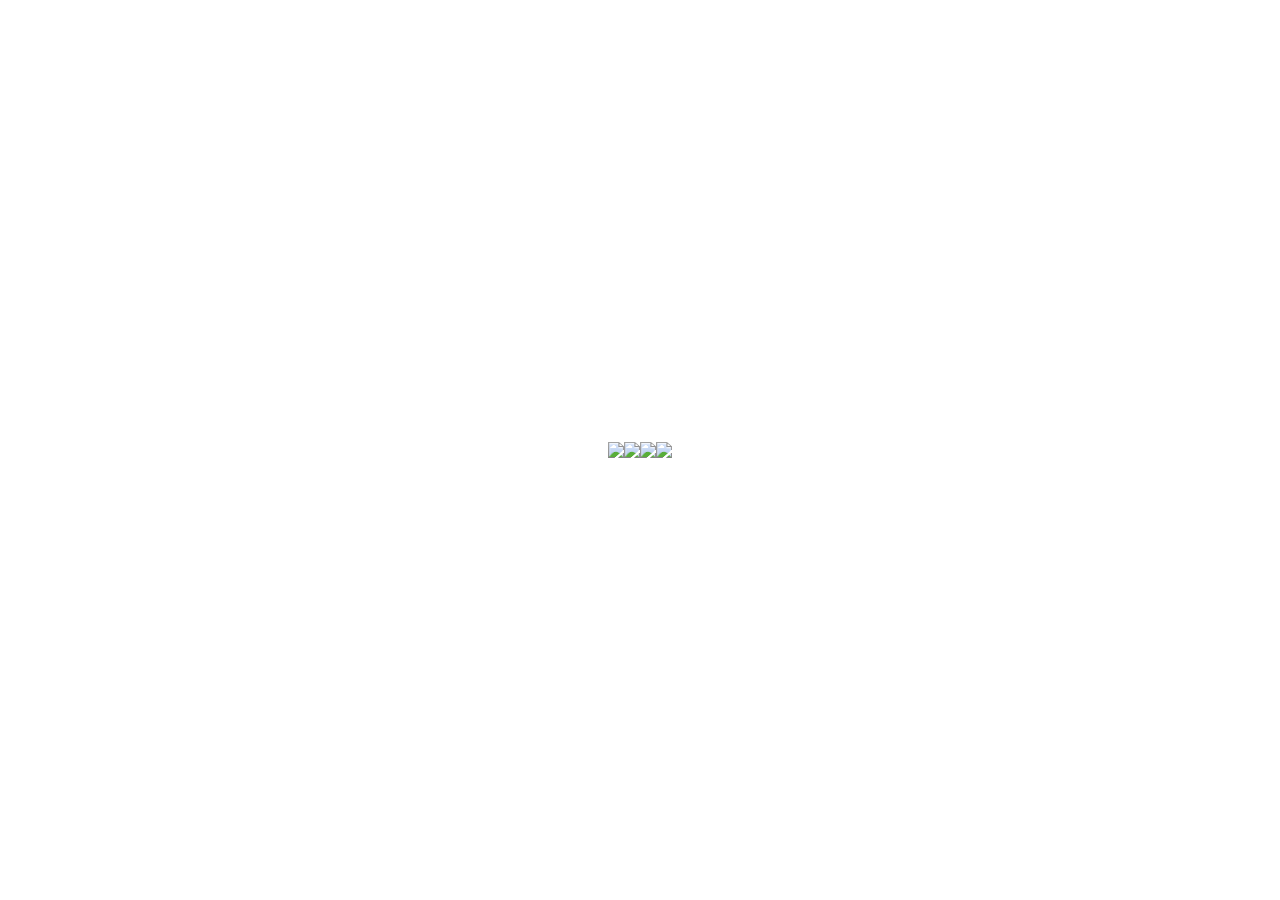
==== dior.html @ 7b54ab74 "Add files via upload" ====
<!DOCTYPE html>
<html lang="en">
<head>
    <meta charset="UTF-8">
    <meta name="viewport" content="width=device-width, initial-scale=1.0">
    <style type="text/css">
        *{
            margin: 0;
            padding: 0;
            box-sizing: border-box;
        }
        body{
            width: 100%;
            min-height: 100vh;
            display: flex;
            flex-direction: row;
            flex-wrap: wrap;
            align-items: center;
            justify-content: center;
        }
       .img{
           width: 500px;
           height: auto;
           border: 4px solid black;
           margin: 5px;
           border: 6px double black;
       }
       /*.img1{
        background-image: url(.\Mariage\mariage1.jpg);
       }*/
    </style>
    </head>
    <body>
       <img src="C:\Users\MIMA ESEMA\Desktop\dior\519e7df49d1200d19f0e45e175afda4c.jpg">
       <img src="C:\Users\MIMA ESEMA\Desktop\dior\b6e3bda55f2fa5fe58099f85f347cea3.jpg">
       <img src="C:\Users\MIMA ESEMA\Desktop\dior\b7a43bc6a6d0f18b938ad92a9c4b7a27.jpg">
       <img src="C:\Users\MIMA ESEMA\Desktop\dior\f3fff78fb40bf71eadfa22a64654d106.jpg">
    </body>
    </html>
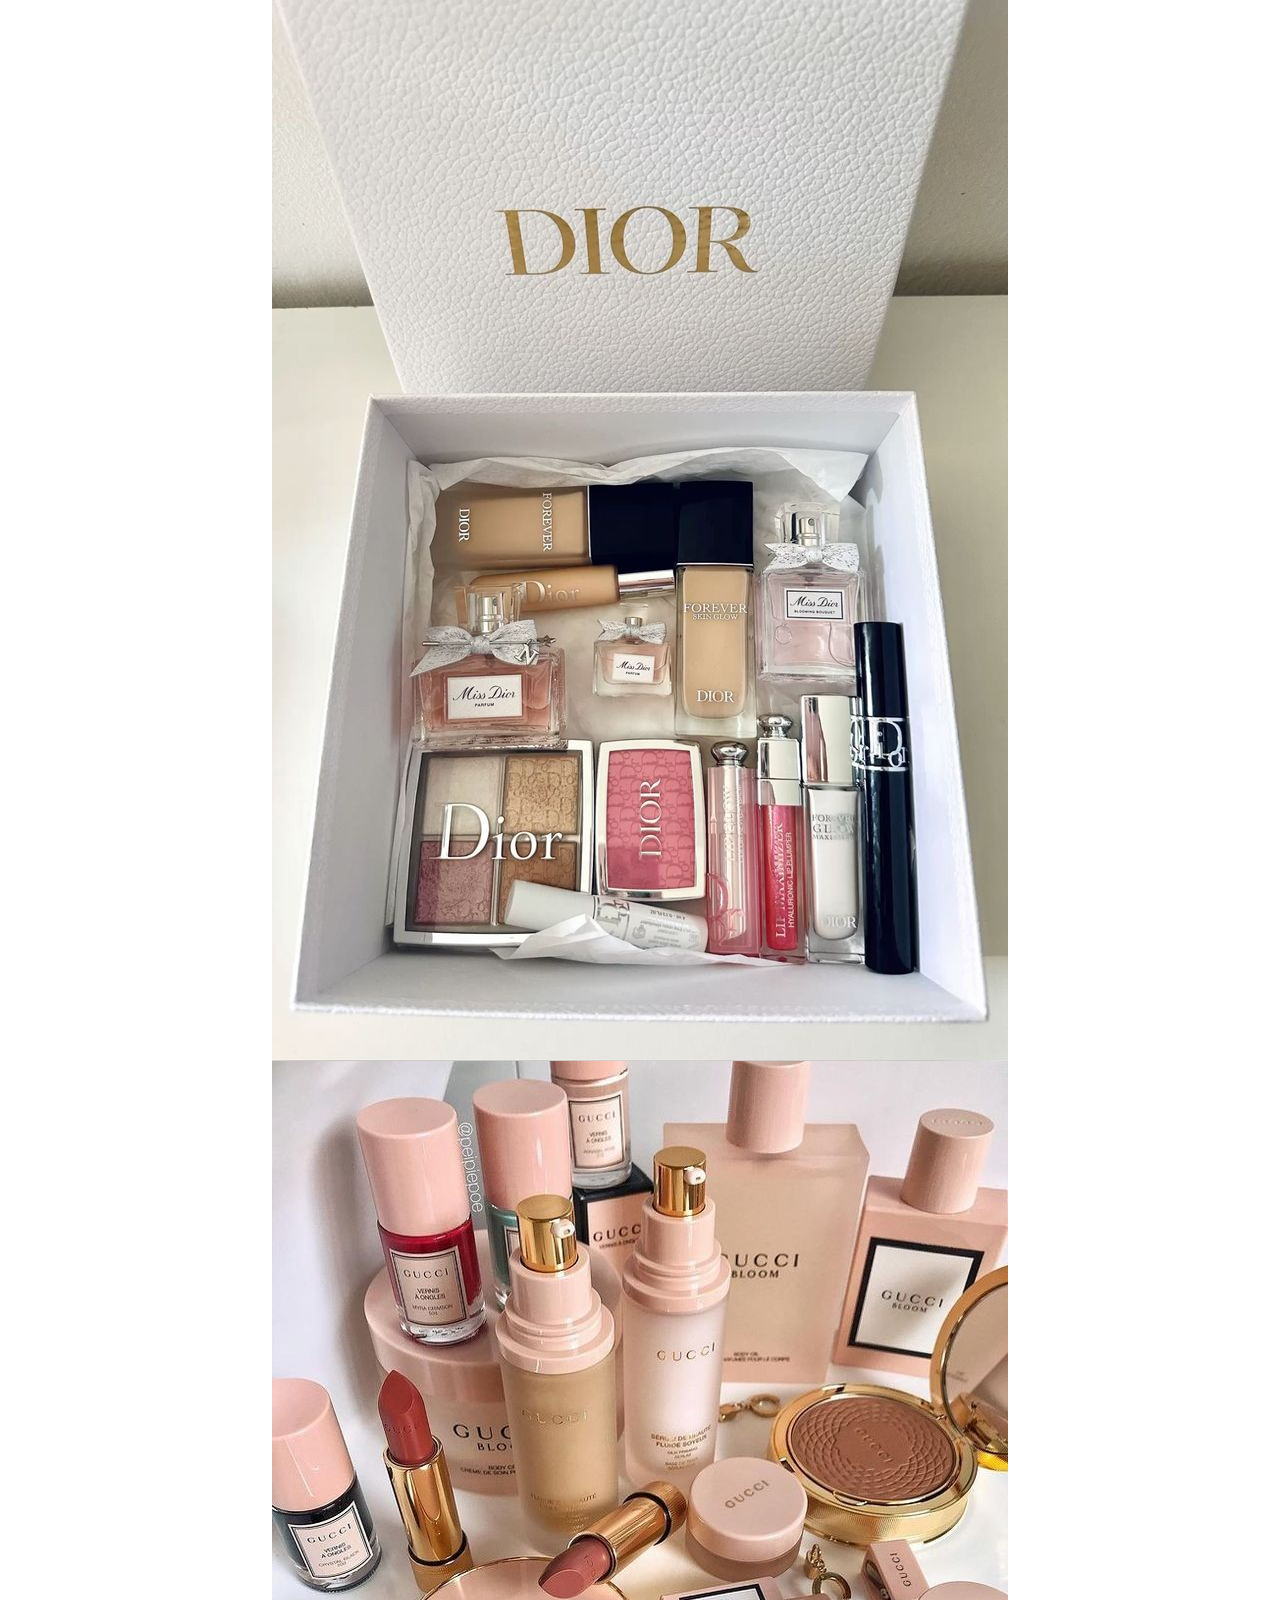
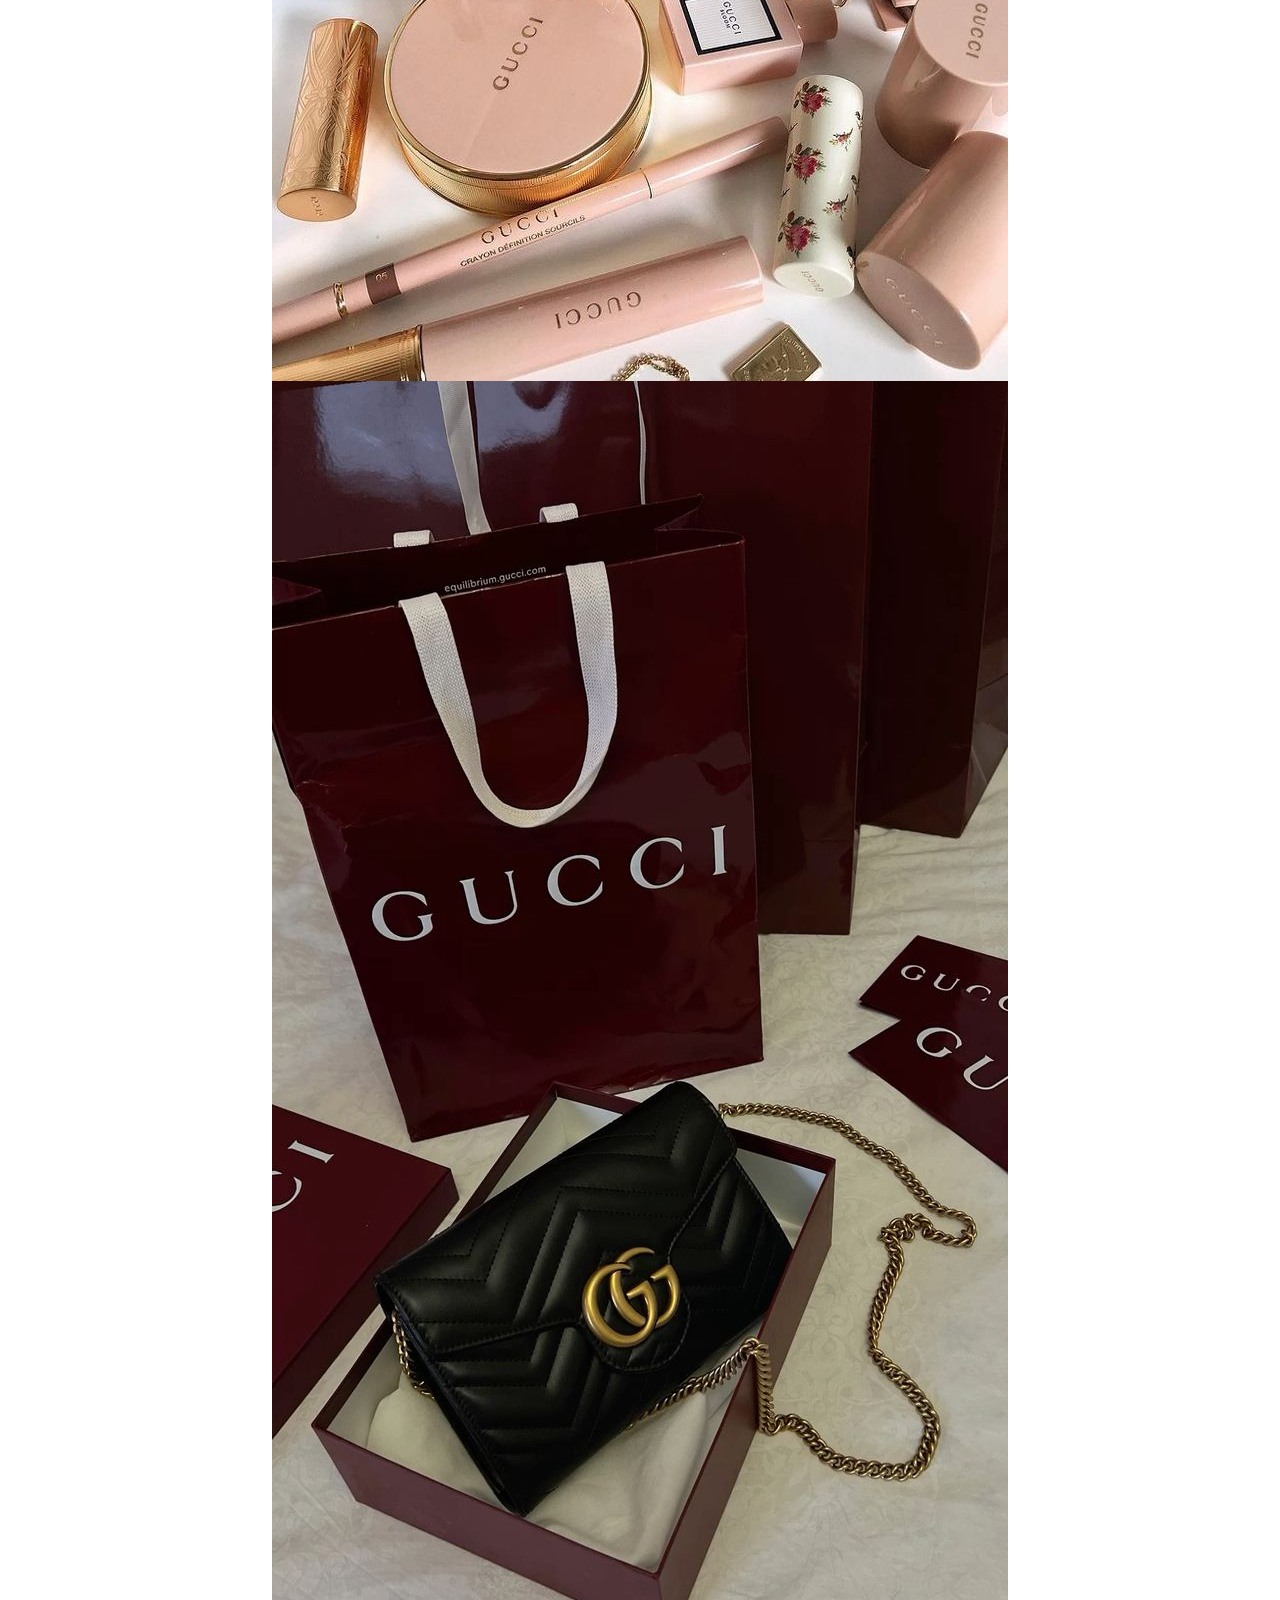
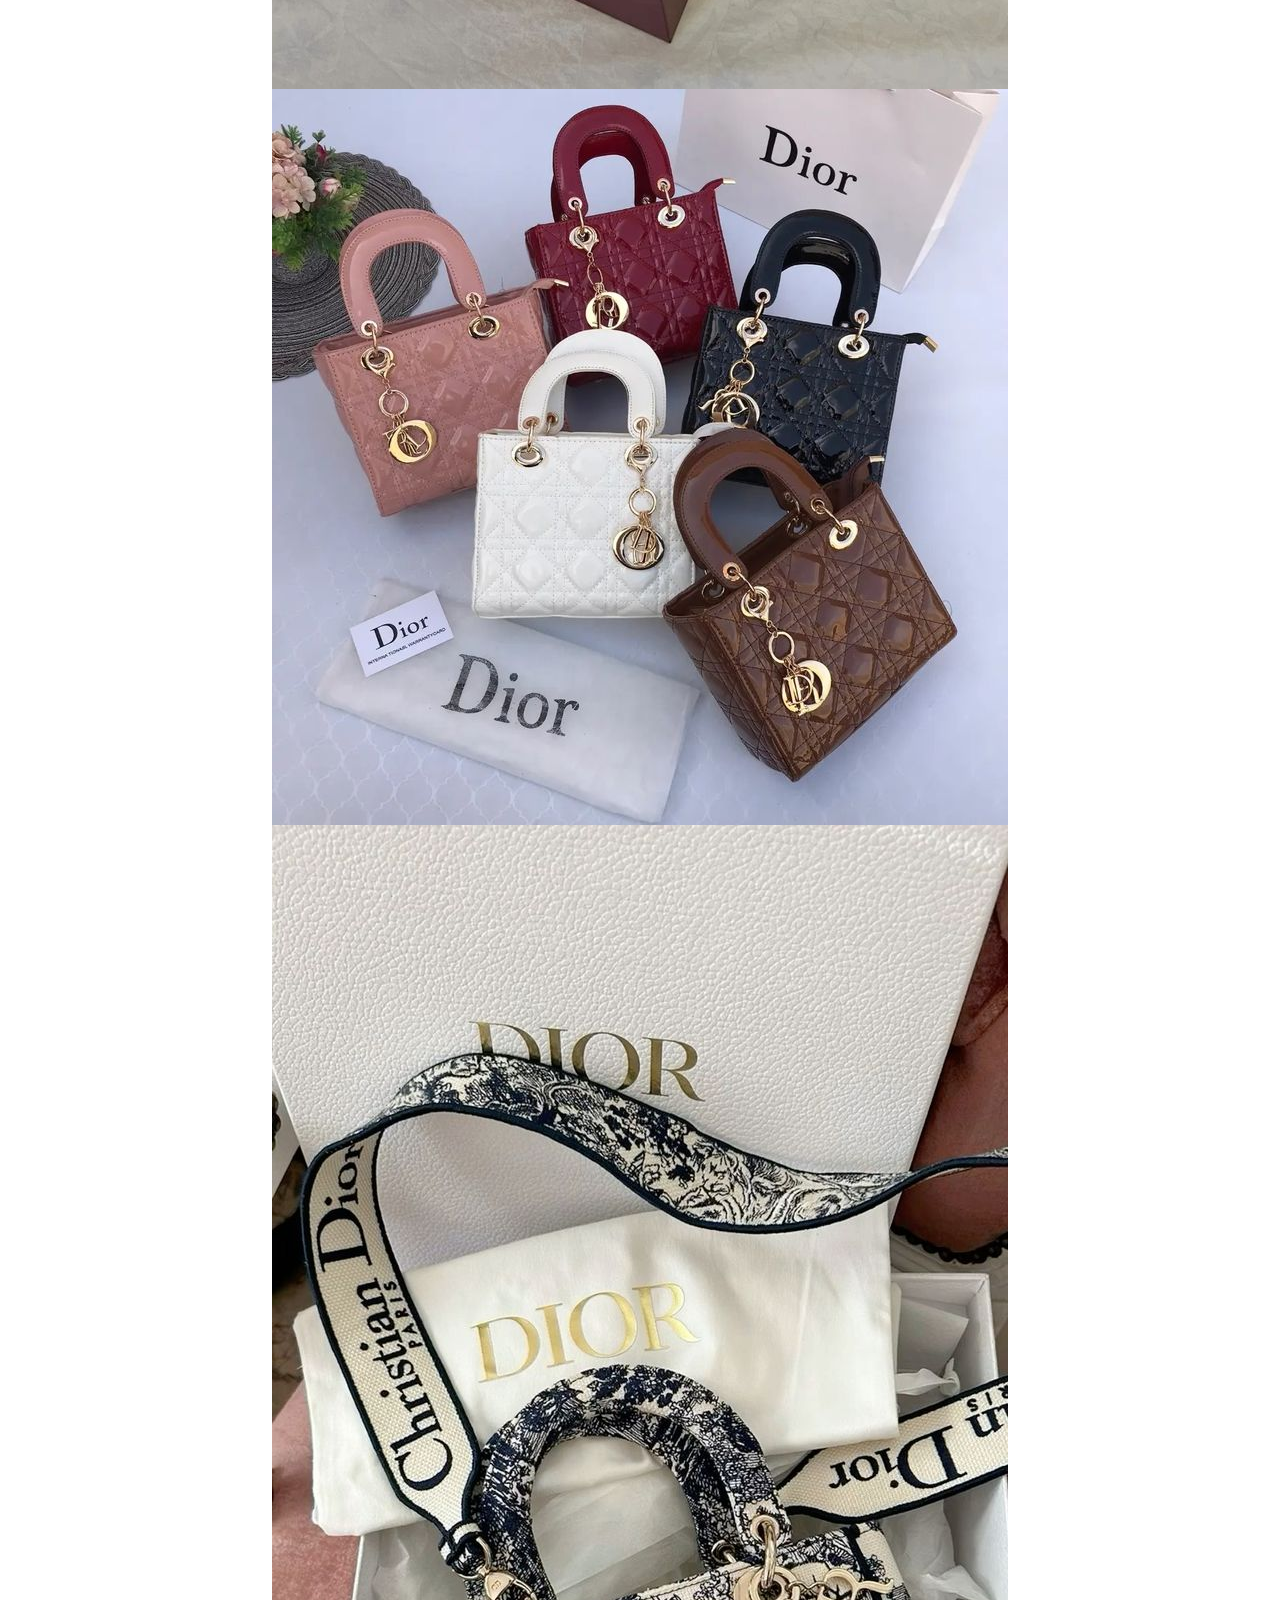
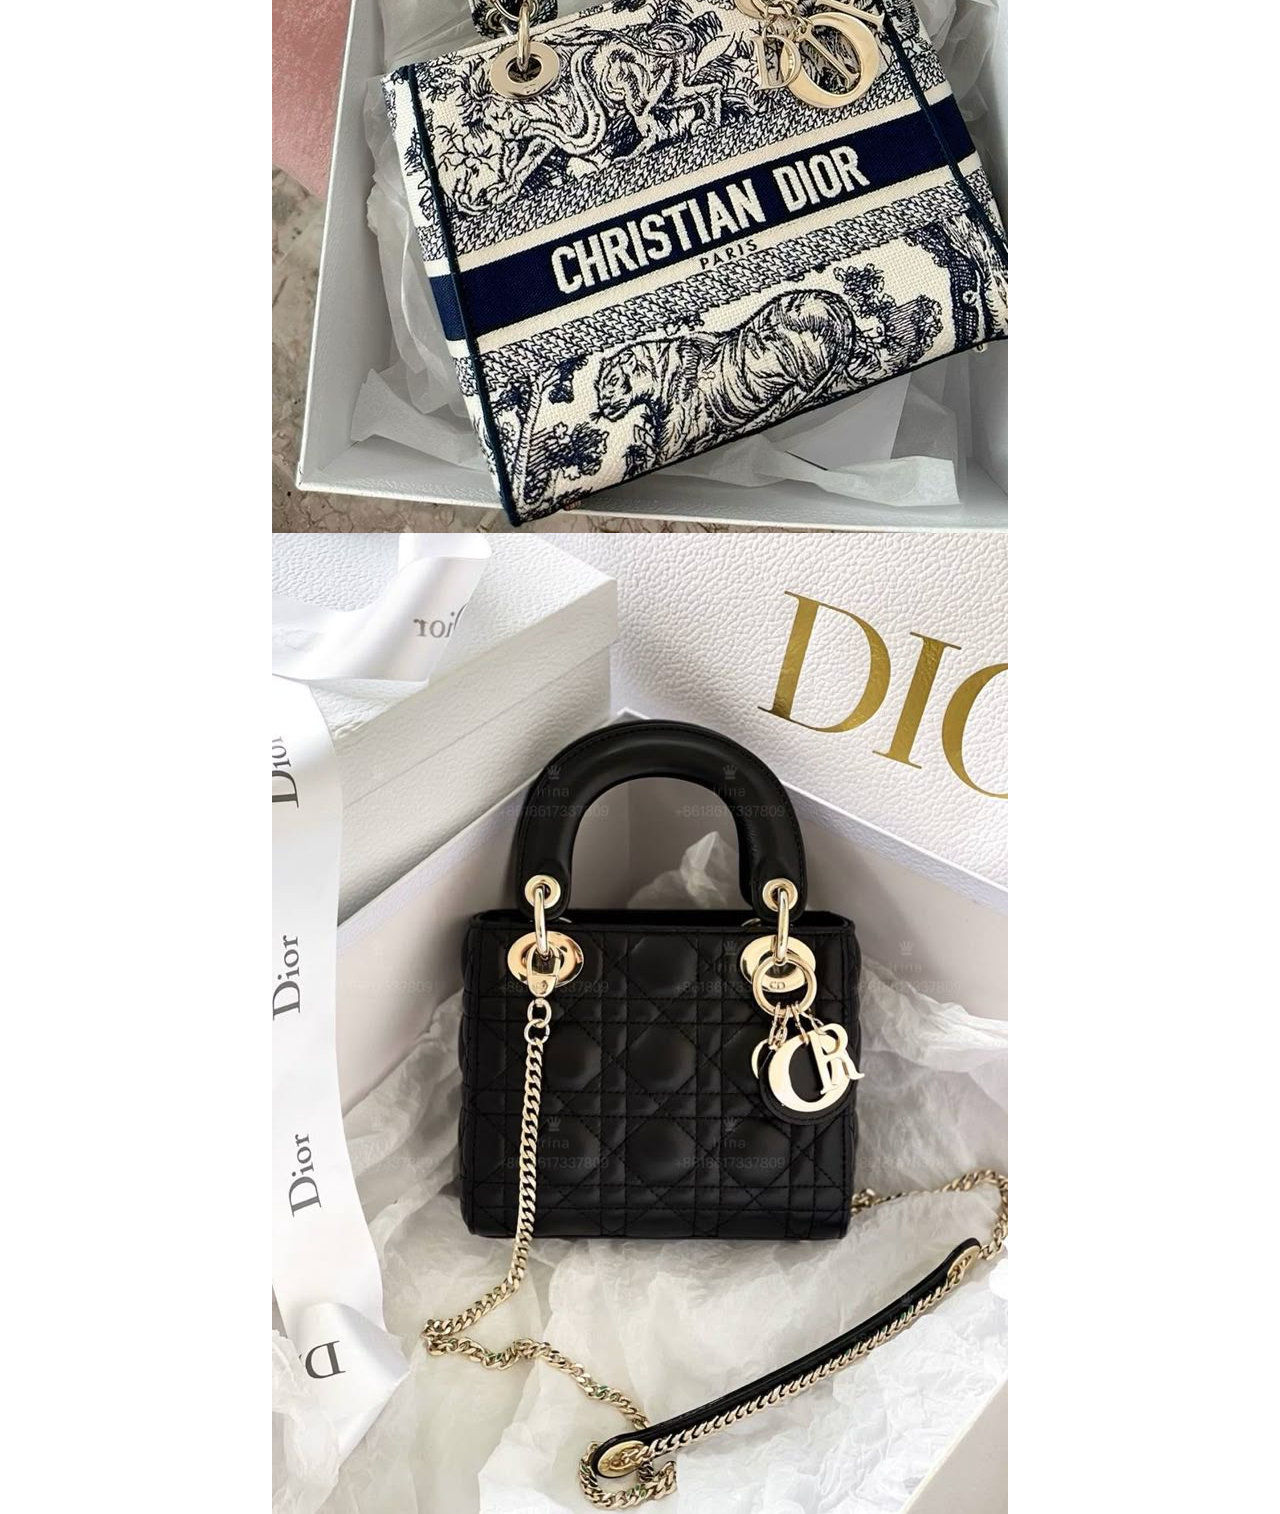
==== commit fa432d5b: "Update dior.html" ====
--- a/dior.html
+++ b/dior.html
@@ -31,9 +31,11 @@
     </style>
     </head>
     <body>
-       <img src="C:\Users\MIMA ESEMA\Desktop\dior\519e7df49d1200d19f0e45e175afda4c.jpg">
-       <img src="C:\Users\MIMA ESEMA\Desktop\dior\b6e3bda55f2fa5fe58099f85f347cea3.jpg">
-       <img src="C:\Users\MIMA ESEMA\Desktop\dior\b7a43bc6a6d0f18b938ad92a9c4b7a27.jpg">
-       <img src="C:\Users\MIMA ESEMA\Desktop\dior\f3fff78fb40bf71eadfa22a64654d106.jpg">
+       <img src="d1.jpg">
+       <img src="d2.jpg">
+       <img src="d3.jpg">
+       <img src="d4.jpg">
+       <img src="d5.jpg">
+       <img src="d6.jpg">
     </body>
-    </html>+    </html>
